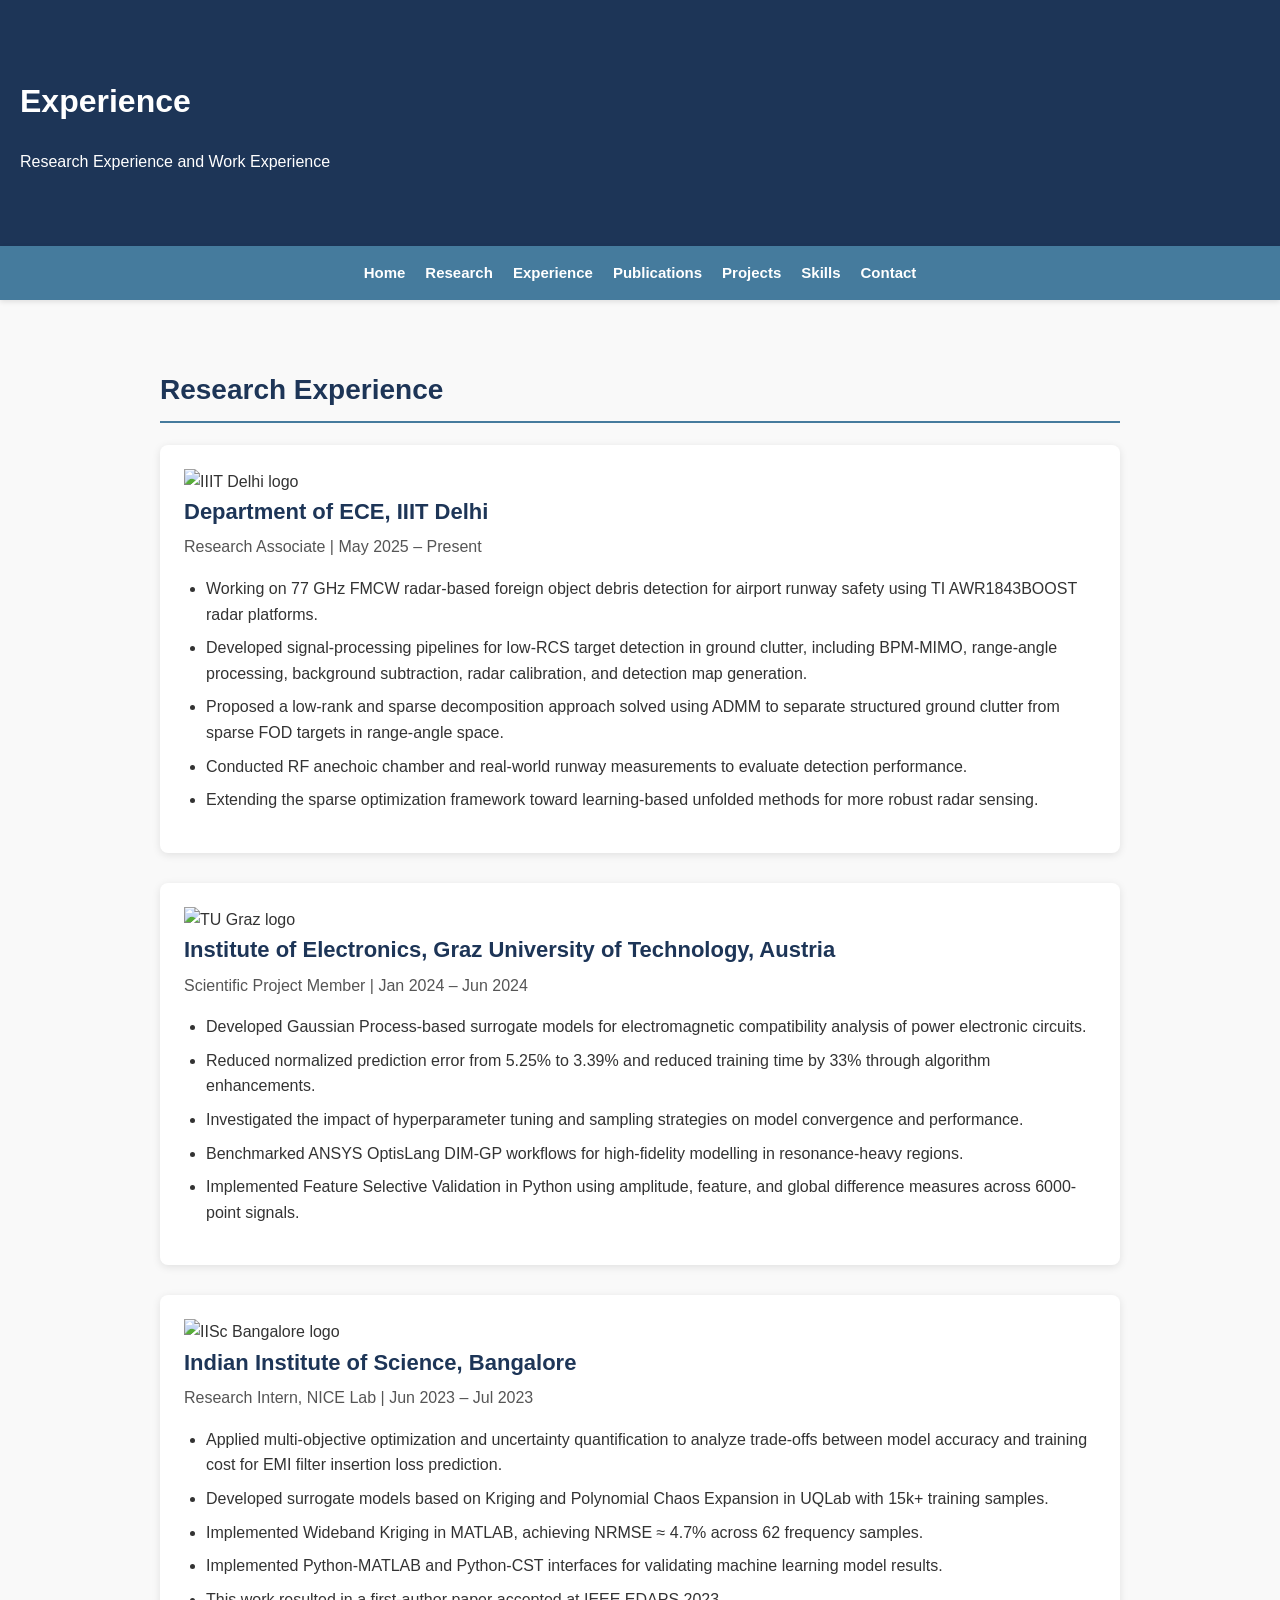
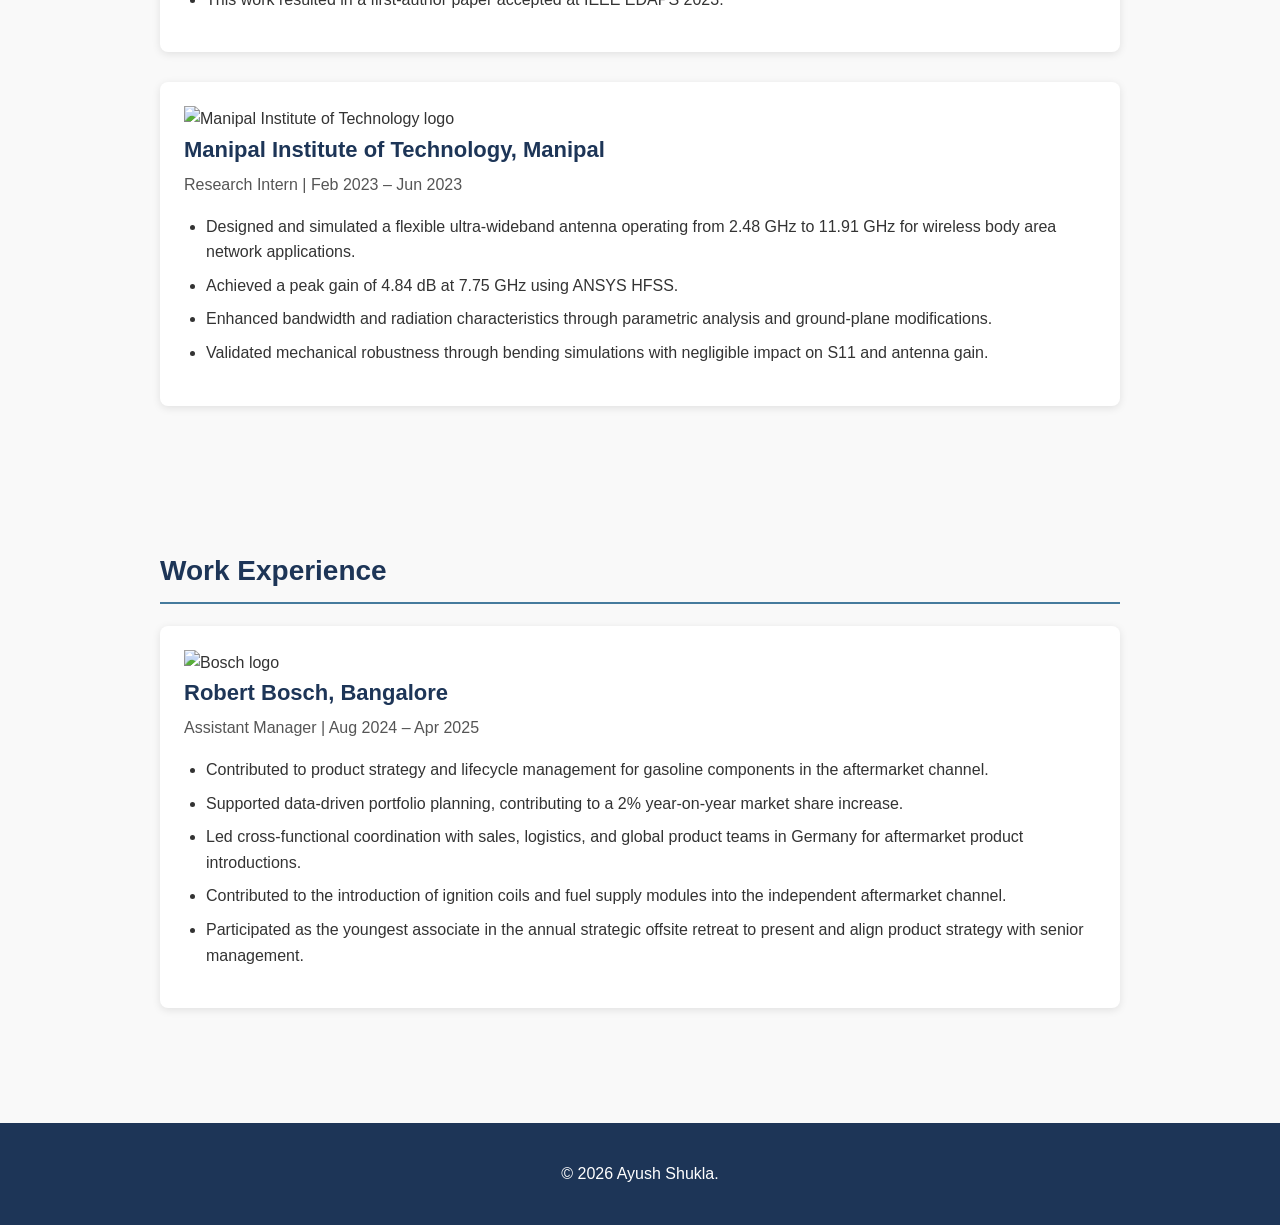
==== experience.html @ 973f2fd9 "Create experience.html" ====
<!DOCTYPE html>
<html lang="en">
<head>
  <meta charset="UTF-8" />
  <meta name="viewport" content="width=device-width, initial-scale=1.0" />

  <title>Experience | Ayush Shukla</title>
  <link rel="stylesheet" href="style.css" />
</head>

<body>

  <header class="page-header">
    <h1>Experience</h1>
    <p>Research Experience and Work Experience</p>
  </header>

  <nav>
    <a href="index.html">Home</a>
    <a href="research.html">Research</a>
    <a href="experience.html">Experience</a>
    <a href="publications.html">Publications</a>
    <a href="projects.html">Projects</a>
    <a href="skills.html">Skills</a>
    <a href="index.html#contact">Contact</a>
  </nav>

  <section>
    <h2>Research Experience</h2>

    <div id="iiitd" class="exp-block">
      <div class="experience-header">
        <img src="assets/iiitd_logo.png" alt="IIIT Delhi logo" class="org-logo" />

        <div>
          <h3>Department of ECE, IIIT Delhi</h3>
          <h4>Research Associate | May 2025 – Present</h4>
        </div>
      </div>

      <ul>
        <li>
          Working on 77 GHz FMCW radar-based foreign object debris detection for
          airport runway safety using TI AWR1843BOOST radar platforms.
        </li>
        <li>
          Developed signal-processing pipelines for low-RCS target detection in
          ground clutter, including BPM-MIMO, range-angle processing, background
          subtraction, radar calibration, and detection map generation.
        </li>
        <li>
          Proposed a low-rank and sparse decomposition approach solved using ADMM
          to separate structured ground clutter from sparse FOD targets in
          range-angle space.
        </li>
        <li>
          Conducted RF anechoic chamber and real-world runway measurements to
          evaluate detection performance.
        </li>
        <li>
          Extending the sparse optimization framework toward learning-based
          unfolded methods for more robust radar sensing.
        </li>
      </ul>
    </div>

    <div id="tugraz" class="exp-block">
      <div class="experience-header">
        <img src="assets/tugraz_logo.png" alt="TU Graz logo" class="org-logo" />

        <div>
          <h3>Institute of Electronics, Graz University of Technology, Austria</h3>
          <h4>Scientific Project Member | Jan 2024 – Jun 2024</h4>
        </div>
      </div>

      <ul>
        <li>
          Developed Gaussian Process-based surrogate models for electromagnetic
          compatibility analysis of power electronic circuits.
        </li>
        <li>
          Reduced normalized prediction error from 5.25% to 3.39% and reduced
          training time by 33% through algorithm enhancements.
        </li>
        <li>
          Investigated the impact of hyperparameter tuning and sampling
          strategies on model convergence and performance.
        </li>
        <li>
          Benchmarked ANSYS OptisLang DIM-GP workflows for high-fidelity
          modelling in resonance-heavy regions.
        </li>
        <li>
          Implemented Feature Selective Validation in Python using amplitude,
          feature, and global difference measures across 6000-point signals.
        </li>
      </ul>
    </div>

    <div id="iisc" class="exp-block">
      <div class="experience-header">
        <img src="assets/iisc_logo.png" alt="IISc Bangalore logo" class="org-logo" />

        <div>
          <h3>Indian Institute of Science, Bangalore</h3>
          <h4>Research Intern, NICE Lab | Jun 2023 – Jul 2023</h4>
        </div>
      </div>

      <ul>
        <li>
          Applied multi-objective optimization and uncertainty quantification to
          analyze trade-offs between model accuracy and training cost for EMI
          filter insertion loss prediction.
        </li>
        <li>
          Developed surrogate models based on Kriging and Polynomial Chaos
          Expansion in UQLab with 15k+ training samples.
        </li>
        <li>
          Implemented Wideband Kriging in MATLAB, achieving NRMSE ≈ 4.7% across
          62 frequency samples.
        </li>
        <li>
          Implemented Python-MATLAB and Python-CST interfaces for validating
          machine learning model results.
        </li>
        <li>
          This work resulted in a first-author paper accepted at IEEE EDAPS 2023.
        </li>
      </ul>
    </div>

    <div id="mit" class="exp-block">
      <div class="experience-header">
        <img src="assets/mit_logo.png" alt="Manipal Institute of Technology logo" class="org-logo" />

        <div>
          <h3>Manipal Institute of Technology, Manipal</h3>
          <h4>Research Intern | Feb 2023 – Jun 2023</h4>
        </div>
      </div>

      <ul>
        <li>
          Designed and simulated a flexible ultra-wideband antenna operating from
          2.48 GHz to 11.91 GHz for wireless body area network applications.
        </li>
        <li>
          Achieved a peak gain of 4.84 dB at 7.75 GHz using ANSYS HFSS.
        </li>
        <li>
          Enhanced bandwidth and radiation characteristics through parametric
          analysis and ground-plane modifications.
        </li>
        <li>
          Validated mechanical robustness through bending simulations with
          negligible impact on S11 and antenna gain.
        </li>
      </ul>
    </div>
  </section>

  <section>
    <h2>Work Experience</h2>

    <div id="bosch" class="exp-block">
      <div class="experience-header">
        <img src="assets/bosch_logo.png" alt="Bosch logo" class="org-logo" />

        <div>
          <h3>Robert Bosch, Bangalore</h3>
          <h4>Assistant Manager | Aug 2024 – Apr 2025</h4>
        </div>
      </div>

      <ul>
        <li>
          Contributed to product strategy and lifecycle management for gasoline
          components in the aftermarket channel.
        </li>
        <li>
          Supported data-driven portfolio planning, contributing to a 2% year-on-year
          market share increase.
        </li>
        <li>
          Led cross-functional coordination with sales, logistics, and global
          product teams in Germany for aftermarket product introductions.
        </li>
        <li>
          Contributed to the introduction of ignition coils and fuel supply modules
          into the independent aftermarket channel.
        </li>
        <li>
          Participated as the youngest associate in the annual strategic offsite
          retreat to present and align product strategy with senior management.
        </li>
      </ul>
    </div>
  </section>

  <footer>
    <p>© 2026 Ayush Shukla.</p>
  </footer>

</body>
</html>
---- style.css ----
/* ---------- Base ---------- */

* {
  box-sizing: border-box;
}

html {
  scroll-behavior: smooth;
}

body {
  font-family: Arial, sans-serif;
  margin: 0;
  padding: 0;
  background: #f9f9f9;
  color: #333;
  line-height: 1.6;
}

img {
  max-width: 100%;
}

a {
  color: #1d3557;
}

h2,
h3,
h4 {
  color: #1d3557;
}

ul {
  padding-left: 22px;
}

li {
  margin-bottom: 8px;
}

/* ---------- Header ---------- */

header {
  background: #1d3557;
  color: #fff;
  padding: 55px 20px;
}

.header-content {
  max-width: 1000px;
  margin: 0 auto;
  display: flex;
  align-items: center;
  justify-content: center;
  gap: 36px;
  flex-wrap: wrap;
}

.profile-photo-container {
  width: 170px;
  height: 170px;
  flex: 0 0 170px;
  display: flex;
  align-items: center;
  justify-content: center;
}

.profile-photo {
  width: 160px !important;
  height: 160px !important;
  max-width: 160px !important;
  max-height: 160px !important;
  object-fit: cover !important;
  border-radius: 50% !important;
  border: 4px solid #fff;
  display: block;
  box-shadow: 0 4px 12px rgba(0, 0, 0, 0.3);
}

.header-text {
  text-align: left;
  max-width: 650px;
}

.header-text h1 {
  margin: 0;
  font-size: 46px;
  letter-spacing: 0.5px;
  color: #fff;
}

.tagline {
  margin: 12px 0 8px;
  font-size: 18px;
  color: #fff;
  font-weight: bold;
}

.header-subtitle {
  margin: 0 0 20px;
  font-size: 16px;
  color: #dbeafe;
}

.header-buttons {
  display: flex;
  gap: 12px;
  flex-wrap: wrap;
}

.btn {
  display: inline-block;
  padding: 11px 20px;
  text-decoration: none;
  border-radius: 5px;
  font-weight: bold;
  font-size: 14px;
}

.btn-red {
  background: #e63946;
  color: #fff;
}

.btn-red:hover {
  background: #d62839;
}

.btn-light {
  background: #fff;
  color: #1d3557;
}

.btn-light:hover {
  background: #f1f5f9;
}

/* ---------- Navigation ---------- */

nav {
  display: flex;
  justify-content: center;
  gap: 20px;
  background: #457b9d;
  padding: 15px 20px;
  position: sticky;
  top: 0;
  z-index: 1000;
  flex-wrap: wrap;
  box-shadow: 0 2px 5px rgba(0, 0, 0, 0.1);
}

nav a {
  color: #fff;
  text-decoration: none;
  font-weight: bold;
  font-size: 15px;
}

nav a:hover {
  text-decoration: underline;
}

/* ---------- Sections ---------- */

section {
  padding: 45px 20px;
  max-width: 1000px;
  margin: auto;
  scroll-margin-top: 75px;
}

section h2 {
  font-size: 28px;
  margin-bottom: 22px;
  border-bottom: 2px solid #457b9d;
  padding-bottom: 8px;
}

/* ---------- Cards ---------- */

.card,
.exp-block,
.project,
.mini-card {
  background: #fff;
  padding: 24px;
  margin-bottom: 30px;
  border-radius: 8px;
  box-shadow: 0 2px 8px rgba(0, 0, 0, 0.1);
}

.card p:last-child,
.project p:last-child,
.exp-block p:last-child {
  margin-bottom: 0;
}

/* ---------- Research / Skills Grid ---------- */

.research-grid,
.skills-grid {
  display: grid;
  grid-template-columns: repeat(2, 1fr);
  gap: 20px;
}

.mini-card {
  margin-bottom: 0;
}

.mini-card h3 {
  margin-top: 0;
  margin-bottom: 10px;
  font-size: 20px;
}

.mini-card p {
  margin: 0;
}

/* ---------- Experience Blocks ---------- */

.exp-block h3,
.project h3,
.publication-card h3 {
  margin-top: 0;
  margin-bottom: 5px;
  font-size: 22px;
}

.exp-block h4 {
  margin-top: 0;
  margin-bottom: 15px;
  color: #555;
  font-size: 16px;
  font-weight: normal;
}

.exp-icon {
  width: 58px;
  height: 58px;
  background: #1d3557;
  color: #fff;
  border-radius: 8px;
  display: flex;
  align-items: center;
  justify-content: center;
  font-weight: bold;
  letter-spacing: 1px;
  margin-bottom: 12px;
}

/* ---------- Projects / Publications ---------- */

.project p,
.publication-card p {
  margin-bottom: 12px;
}

.project ul {
  margin-top: 10px;
}

.tags {
  display: flex;
  flex-wrap: wrap;
  gap: 8px;
  margin-top: 15px;
}

.tags span {
  background: #eaf4fb;
  color: #1d3557;
  border: 1px solid #bcd7ea;
  border-radius: 20px;
  padding: 5px 10px;
  font-size: 13px;
  font-weight: bold;
}

.link-row {
  display: flex;
  flex-wrap: wrap;
  gap: 14px;
  margin-top: 15px;
}

.link-row a {
  font-weight: bold;
  text-decoration: none;
  color: #1d3557;
  border-bottom: 1px solid transparent;
}

.link-row a:hover {
  color: #e63946;
  border-bottom-color: #e63946;
}

/* ---------- Contact ---------- */

.contact-card {
  text-align: left;
}

.contact-links {
  display: flex;
  flex-wrap: wrap;
  gap: 14px;
  margin-top: 18px;
}

.contact-links a {
  background: #1d3557;
  color: #fff;
  padding: 10px 16px;
  border-radius: 5px;
  text-decoration: none;
  font-weight: bold;
}

.contact-links a:hover {
  background: #e63946;
}

/* ---------- Footer ---------- */

footer {
  text-align: center;
  padding: 22px 20px;
  background: #1d3557;
  color: #fff;
  margin-top: 40px;
}

/* ---------- Mobile Responsive ---------- */

@media (max-width: 700px) {
  header {
    padding: 40px 16px;
  }

  .header-content {
    flex-direction: column;
    text-align: center;
    gap: 20px;
  }

  .header-text {
    text-align: center;
  }

  .header-text h1 {
    font-size: 34px;
  }

  .tagline {
    font-size: 16px;
  }

  .header-subtitle {
    font-size: 15px;
  }

  .header-buttons {
    justify-content: center;
  }

  .profile-photo-container {
    width: 130px;
    height: 130px;
    flex: 0 0 130px;
  }

  .profile-photo {
    width: 120px !important;
    height: 120px !important;
    max-width: 120px !important;
    max-height: 120px !important;
  }

  nav {
    gap: 12px;
    padding: 12px 14px;
  }

  nav a {
    font-size: 14px;
  }

  section {
    padding: 35px 16px;
  }

  section h2 {
    font-size: 25px;
  }

  .card,
  .exp-block,
  .project,
  .mini-card {
    padding: 20px;
  }

  .research-grid,
  .skills-grid {
    grid-template-columns: 1fr;
  }

  .contact-links {
    flex-direction: column;
  }

  .contact-links a {
    text-align: center;
  }
}
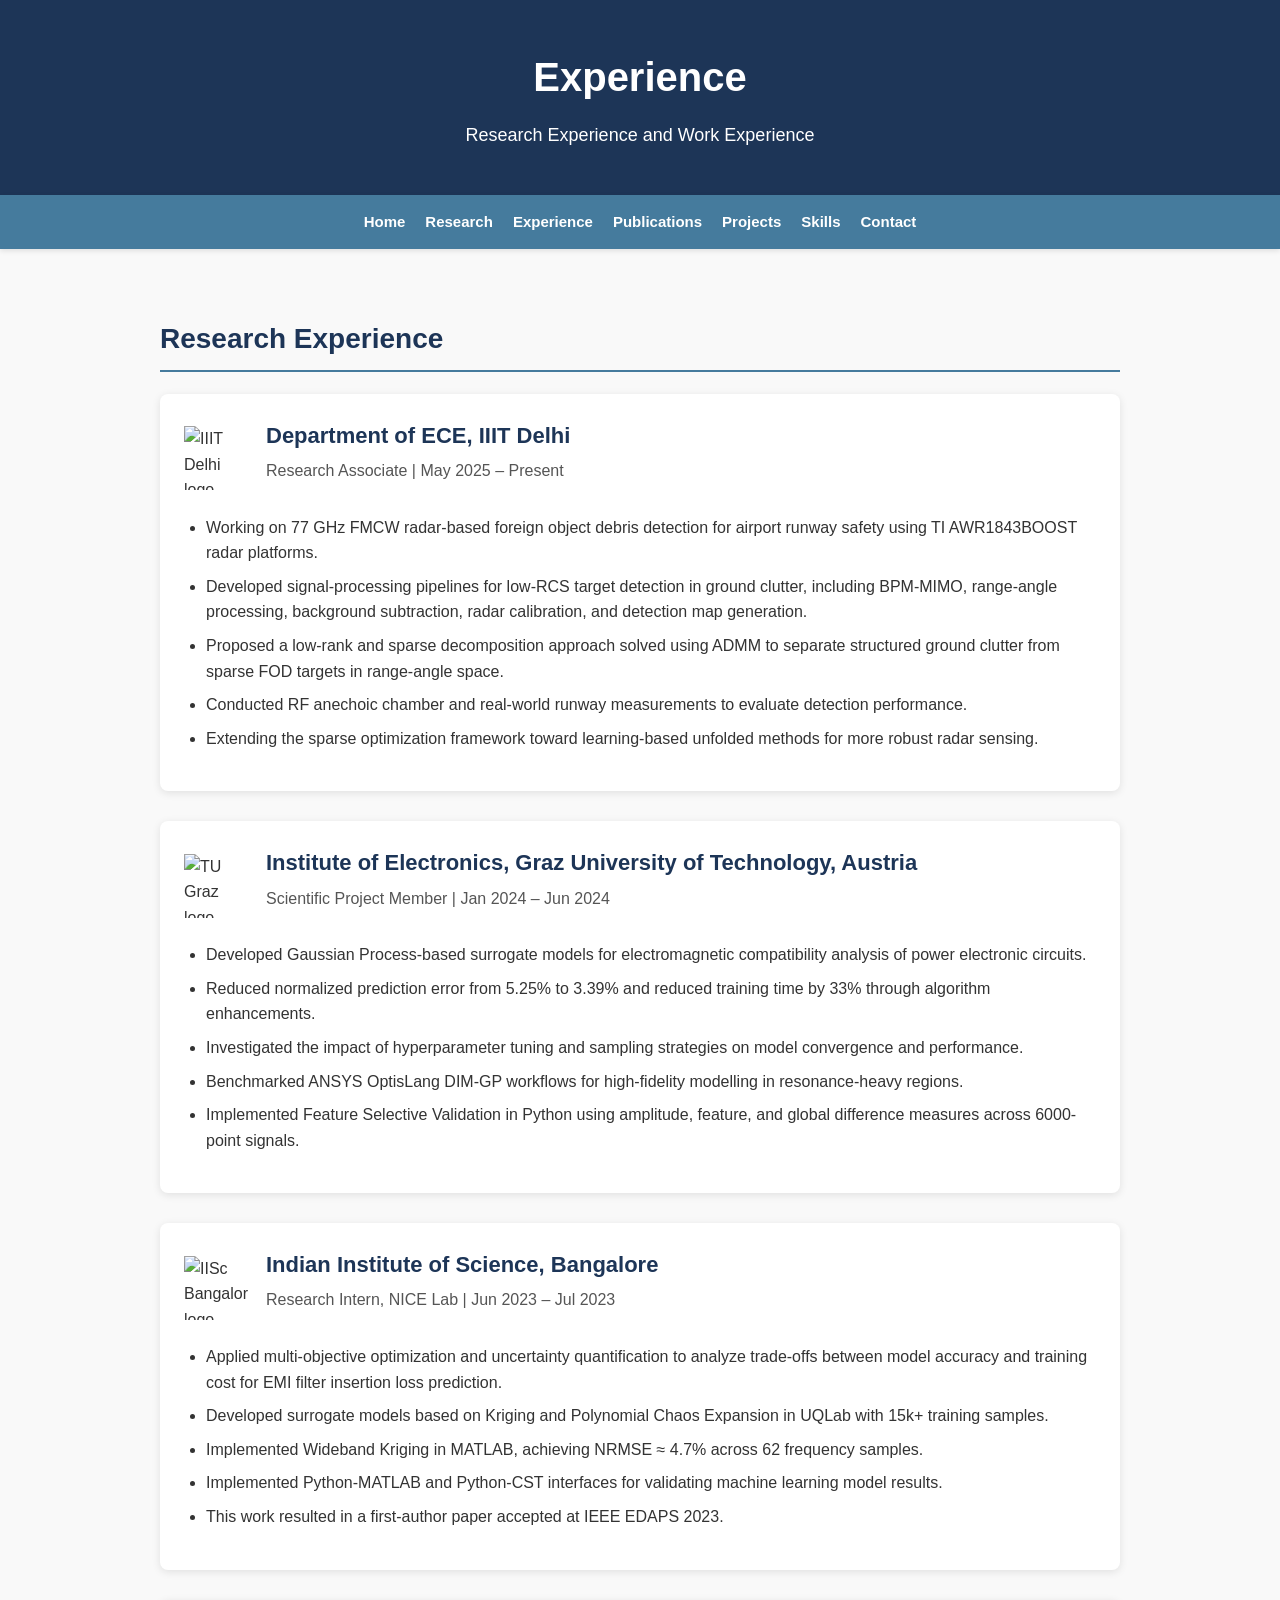
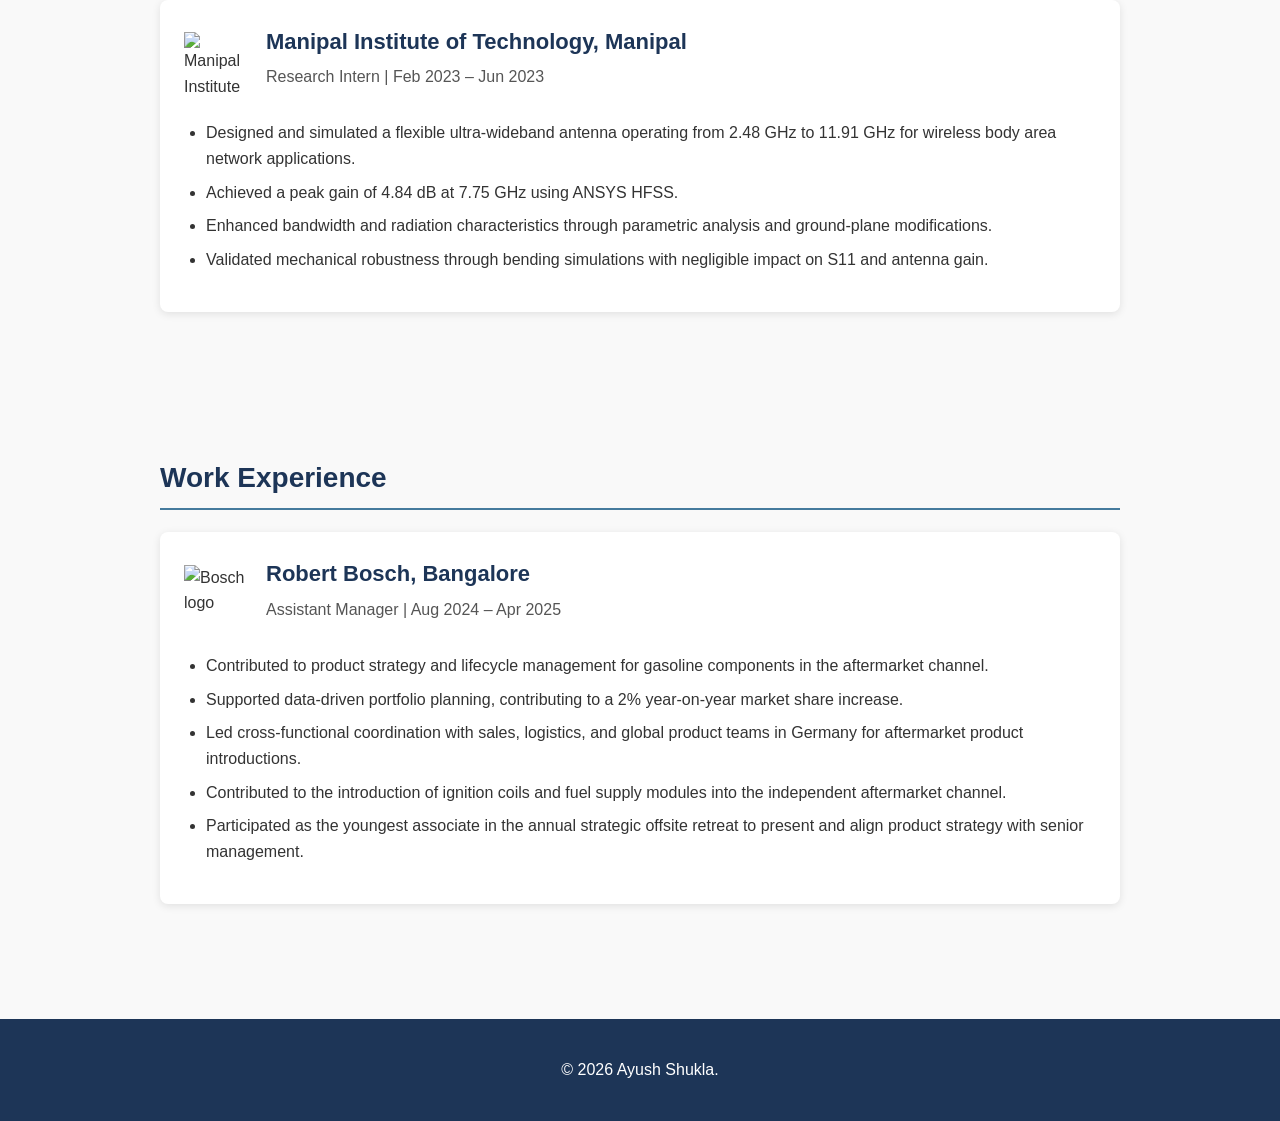
==== commit e5cae696: "Update experience.html" ====
--- a/experience.html
+++ b/experience.html
@@ -30,7 +30,7 @@
 
     <div id="iiitd" class="exp-block">
       <div class="experience-header">
-        <img src="assets/iiitd_logo.png" alt="IIIT Delhi logo" class="org-logo" />
+        <img src="assets/ECE_logo_3.png" alt="IIIT Delhi logo" class="org-logo" />
 
         <div>
           <h3>Department of ECE, IIIT Delhi</h3>
@@ -66,7 +66,7 @@
 
     <div id="tugraz" class="exp-block">
       <div class="experience-header">
-        <img src="assets/tugraz_logo.png" alt="TU Graz logo" class="org-logo" />
+        <img src="assets/IFE.png" alt="TU Graz logo" class="org-logo" />
 
         <div>
           <h3>Institute of Electronics, Graz University of Technology, Austria</h3>
@@ -100,7 +100,7 @@
 
     <div id="iisc" class="exp-block">
       <div class="experience-header">
-        <img src="assets/iisc_logo.png" alt="IISc Bangalore logo" class="org-logo" />
+        <img src="assets/IISc_Master_Seal_Black_Transparent.png" alt="IISc Bangalore logo" class="org-logo" />
 
         <div>
           <h3>Indian Institute of Science, Bangalore</h3>
@@ -134,7 +134,7 @@
 
     <div id="mit" class="exp-block">
       <div class="experience-header">
-        <img src="assets/mit_logo.png" alt="Manipal Institute of Technology logo" class="org-logo" />
+        <img src="assets/manipal_logo.jpg" alt="Manipal Institute of Technology logo" class="org-logo" />
 
         <div>
           <h3>Manipal Institute of Technology, Manipal</h3>
@@ -167,7 +167,7 @@
 
     <div id="bosch" class="exp-block">
       <div class="experience-header">
-        <img src="assets/bosch_logo.png" alt="Bosch logo" class="org-logo" />
+        <img src="assets/Bosch_logo.png" alt="Bosch logo" class="org-logo" />
 
         <div>
           <h3>Robert Bosch, Bangalore</h3>
--- a/style.css
+++ b/style.css
@@ -418,3 +418,230 @@
     text-align: center;
   }
 }
+/* ---------- Page Header for Separate Pages ---------- */
+
+.page-header {
+  background: #1d3557;
+  color: #fff;
+  padding: 45px 20px;
+  text-align: center;
+}
+
+.page-header h1 {
+  margin: 0;
+  font-size: 40px;
+  color: #fff;
+}
+
+.page-header p {
+  margin: 12px 0 0;
+  font-size: 18px;
+  color: #fff;
+}
+
+/* ---------- Header Buttons ---------- */
+
+.header-buttons {
+  display: flex;
+  flex-wrap: wrap;
+  gap: 12px;
+  margin-top: 15px;
+}
+
+.header-buttons a {
+  display: inline-block;
+  padding: 10px 18px;
+  background: #e63946;
+  color: #fff;
+  text-decoration: none;
+  border-radius: 5px;
+  font-weight: bold;
+}
+
+.header-buttons a:hover {
+  background: #d62839;
+}
+
+/* ---------- Organization Logos in Experience Cards ---------- */
+
+.experience-header {
+  display: flex;
+  align-items: center;
+  gap: 18px;
+  margin-bottom: 15px;
+}
+
+.org-logo {
+  width: 64px;
+  height: 64px;
+  object-fit: contain;
+  flex-shrink: 0;
+}
+
+/* ---------- Profile Photo Safety Fix ---------- */
+
+.profile-photo-container {
+  width: 170px;
+  height: 170px;
+  flex: 0 0 170px;
+  display: flex;
+  align-items: center;
+  justify-content: center;
+}
+
+.profile-photo {
+  width: 160px !important;
+  height: 160px !important;
+  max-width: 160px !important;
+  max-height: 160px !important;
+  object-fit: cover !important;
+  border-radius: 50% !important;
+  border: 4px solid #fff;
+  display: block;
+}
+
+/* ---------- Mobile Fixes ---------- */
+
+@media (max-width: 700px) {
+  .page-header h1 {
+    font-size: 32px;
+  }
+
+  .page-header p {
+    font-size: 16px;
+  }
+
+  .experience-header {
+    align-items: flex-start;
+    gap: 14px;
+  }
+
+  .org-logo {
+    width: 52px;
+    height: 52px;
+  }
+
+  .header-buttons {
+    justify-content: center;
+  }
+
+  .profile-photo-container {
+    width: 130px;
+    height: 130px;
+    flex: 0 0 130px;
+  }
+
+  .profile-photo {
+    width: 120px !important;
+    height: 120px !important;
+    max-width: 120px !important;
+    max-height: 120px !important;
+  }
+}
+/* ---------- Experience Logo Fix ---------- */
+
+.experience-header {
+  display: flex;
+  align-items: center;
+  gap: 18px;
+  margin-bottom: 15px;
+}
+
+.logo-box {
+  width: 70px;
+  height: 70px;
+  min-width: 70px;
+  max-width: 70px;
+
+  display: flex;
+  align-items: center;
+  justify-content: center;
+
+  overflow: hidden;
+}
+
+.logo-box img,
+.org-logo {
+  width: 64px !important;
+  height: 64px !important;
+  max-width: 64px !important;
+  max-height: 64px !important;
+
+  object-fit: contain !important;
+  display: block;
+}
+
+.org-logo-pdf {
+  width: 64px !important;
+  height: 64px !important;
+  max-width: 64px !important;
+  max-height: 64px !important;
+
+  border: none;
+  overflow: hidden;
+  display: block;
+}
+
+/* ---------- Mobile Logo Fix ---------- */
+
+@media (max-width: 700px) {
+  .experience-header {
+    align-items: flex-start;
+    gap: 14px;
+  }
+
+  .logo-box {
+    width: 56px;
+    height: 56px;
+    min-width: 56px;
+    max-width: 56px;
+  }
+
+  .logo-box img,
+  .org-logo,
+  .org-logo-pdf {
+    width: 52px !important;
+    height: 52px !important;
+    max-width: 52px !important;
+    max-height: 52px !important;
+  }
+}
+.org-logo-pdf {
+  width: 64px !important;
+  height: 64px !important;
+  max-width: 64px !important;
+  max-height: 64px !important;
+  border: none !important;
+  overflow: hidden !important;
+  display: block;
+  pointer-events: none;
+}
+
+.logo-box {
+  width: 70px;
+  height: 70px;
+  min-width: 70px;
+  max-width: 70px;
+  overflow: hidden;
+  display: flex;
+  align-items: center;
+  justify-content: center;
+}
+.page-header {
+  background: #1d3557;
+  color: #fff;
+  padding: 45px 20px;
+  text-align: center;
+}
+
+.page-header h1 {
+  margin: 0;
+  font-size: 40px;
+  color: #fff;
+}
+
+.page-header p {
+  margin: 12px 0 0;
+  font-size: 18px;
+  color: #fff;
+}
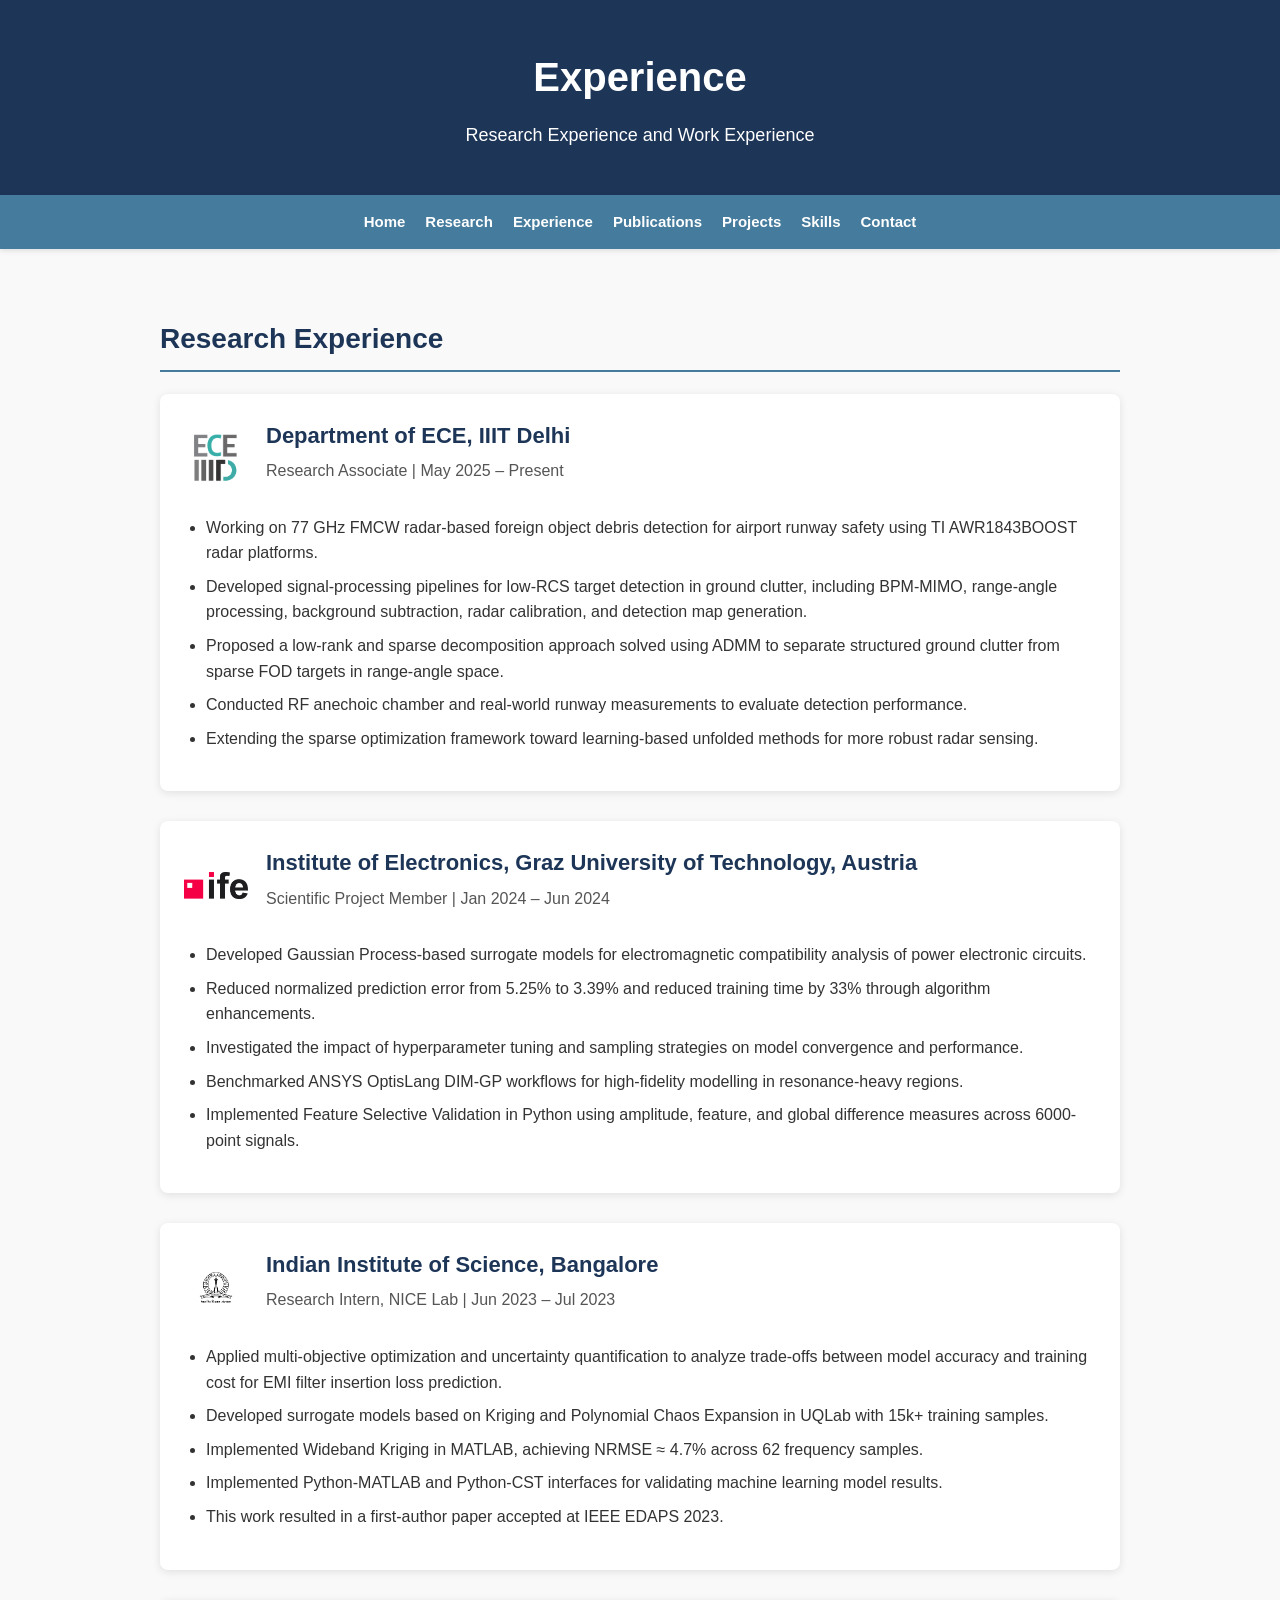
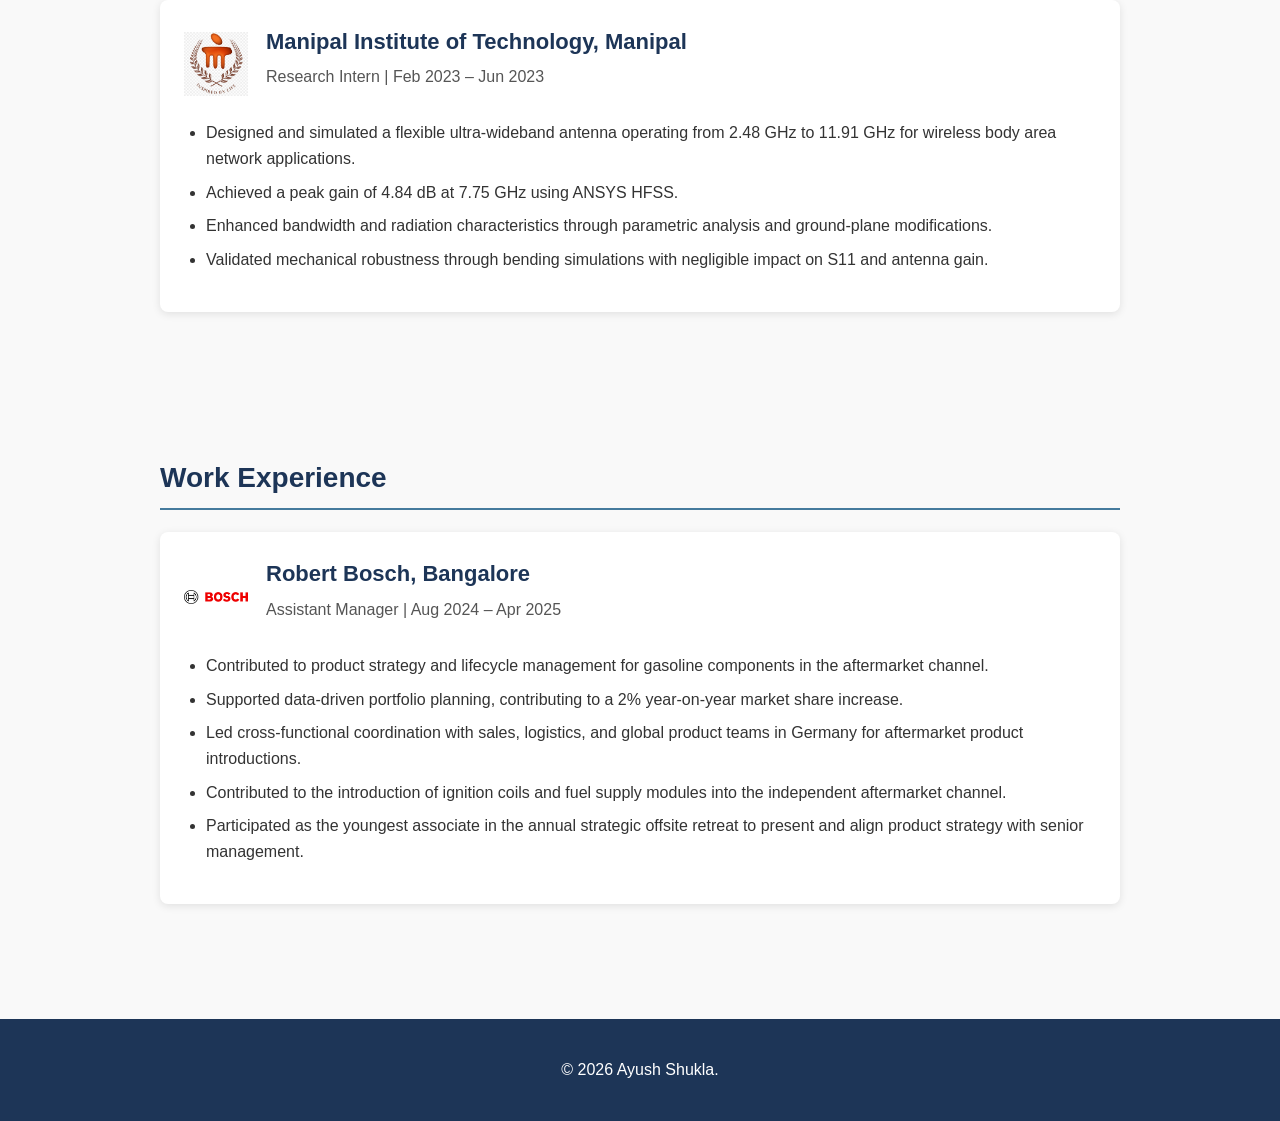
==== commit a8b4148d: "Update experience.html" ====
--- a/experience.html
+++ b/experience.html
@@ -30,7 +30,7 @@
 
     <div id="iiitd" class="exp-block">
       <div class="experience-header">
-        <img src="assets/ECE_logo_3.png" alt="IIIT Delhi logo" class="org-logo" />
+        <img src="Assets/ECE_logo_3.png" alt="IIIT Delhi logo" class="org-logo" />
 
         <div>
           <h3>Department of ECE, IIIT Delhi</h3>
@@ -66,7 +66,7 @@
 
     <div id="tugraz" class="exp-block">
       <div class="experience-header">
-        <img src="assets/IFE.png" alt="TU Graz logo" class="org-logo" />
+        <img src="Assets/IFE.png" alt="TU Graz logo" class="org-logo" />
 
         <div>
           <h3>Institute of Electronics, Graz University of Technology, Austria</h3>
@@ -100,7 +100,7 @@
 
     <div id="iisc" class="exp-block">
       <div class="experience-header">
-        <img src="assets/IISc_Master_Seal_Black_Transparent.png" alt="IISc Bangalore logo" class="org-logo" />
+        <img src="Assets/IISc_Master_Seal_Black_Transparent.png" alt="IISc Bangalore logo" class="org-logo" />
 
         <div>
           <h3>Indian Institute of Science, Bangalore</h3>
@@ -134,7 +134,7 @@
 
     <div id="mit" class="exp-block">
       <div class="experience-header">
-        <img src="assets/manipal_logo.jpg" alt="Manipal Institute of Technology logo" class="org-logo" />
+        <img src="Assets/manipal_logo.jpg" alt="Manipal Institute of Technology logo" class="org-logo" />
 
         <div>
           <h3>Manipal Institute of Technology, Manipal</h3>
@@ -167,7 +167,7 @@
 
     <div id="bosch" class="exp-block">
       <div class="experience-header">
-        <img src="assets/Bosch_logo.png" alt="Bosch logo" class="org-logo" />
+        <img src="Assets/Bosch_logo.png" alt="Bosch logo" class="org-logo" />
 
         <div>
           <h3>Robert Bosch, Bangalore</h3>
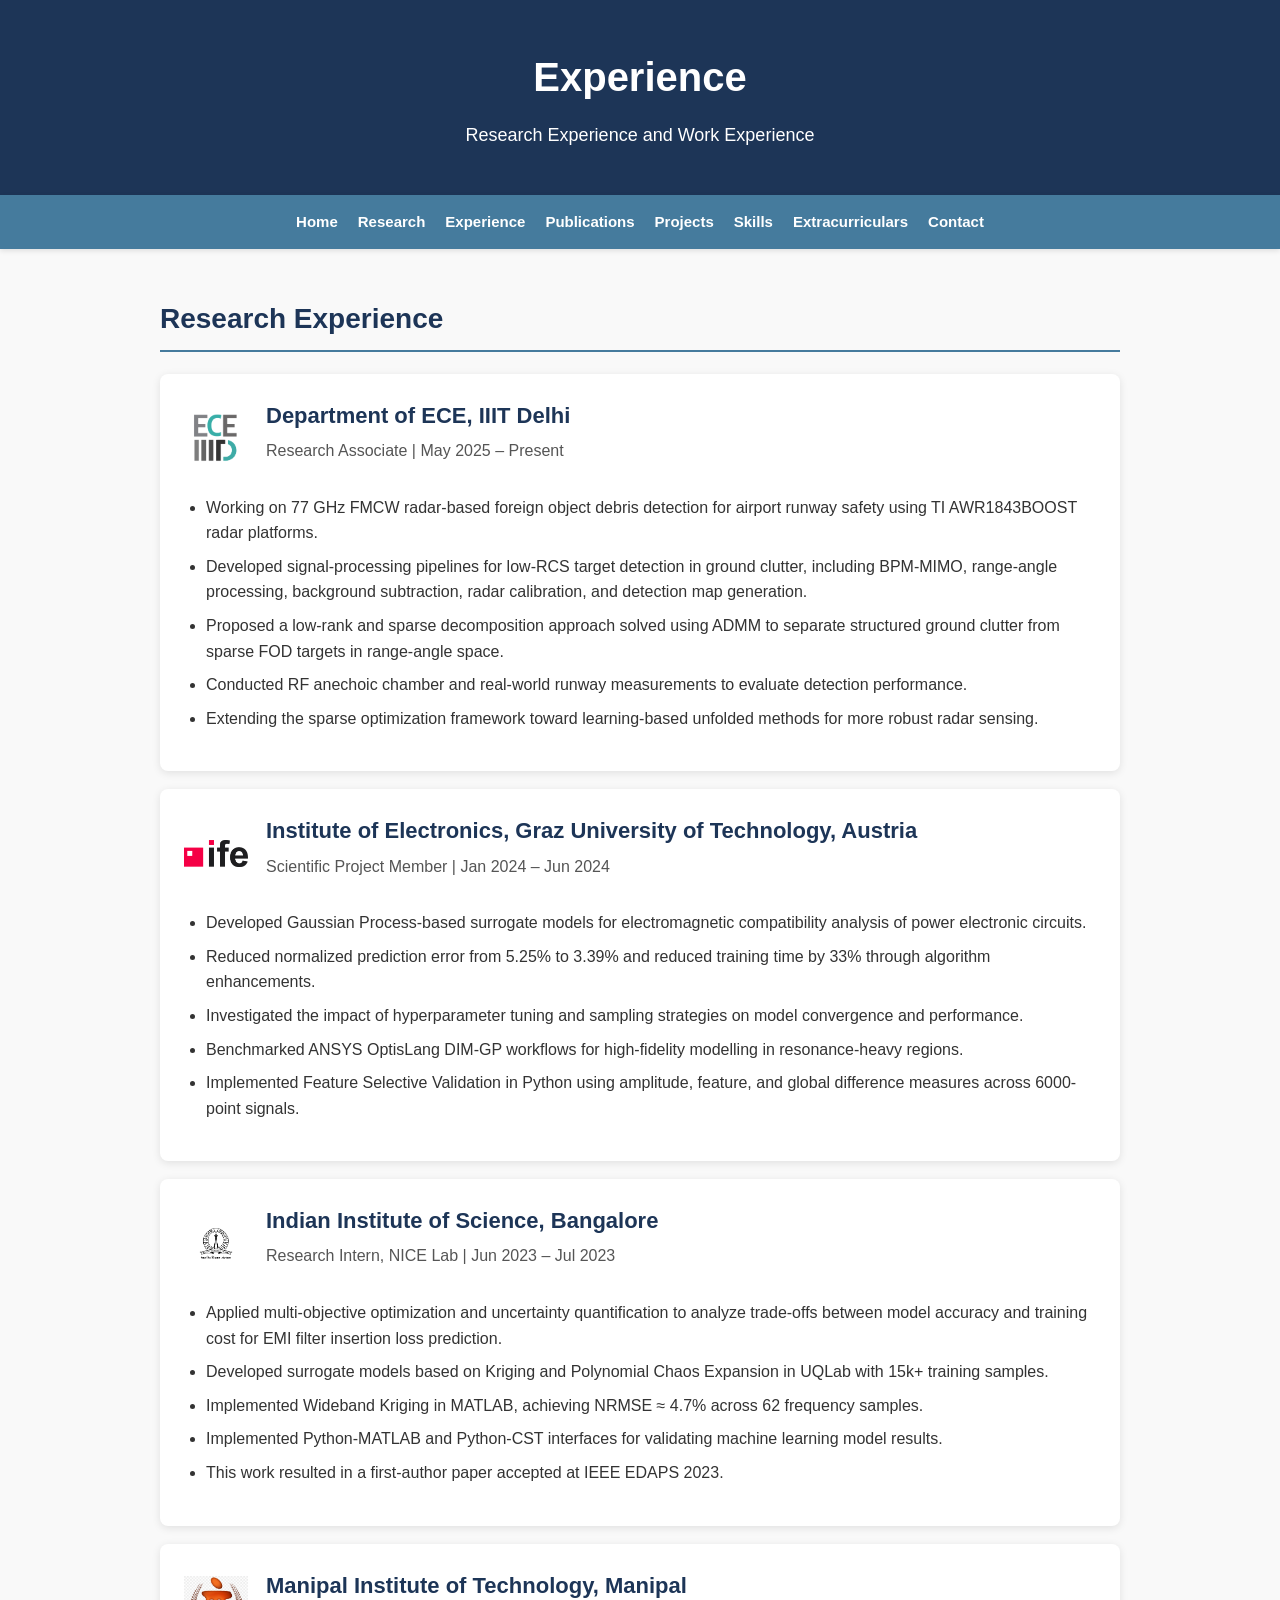
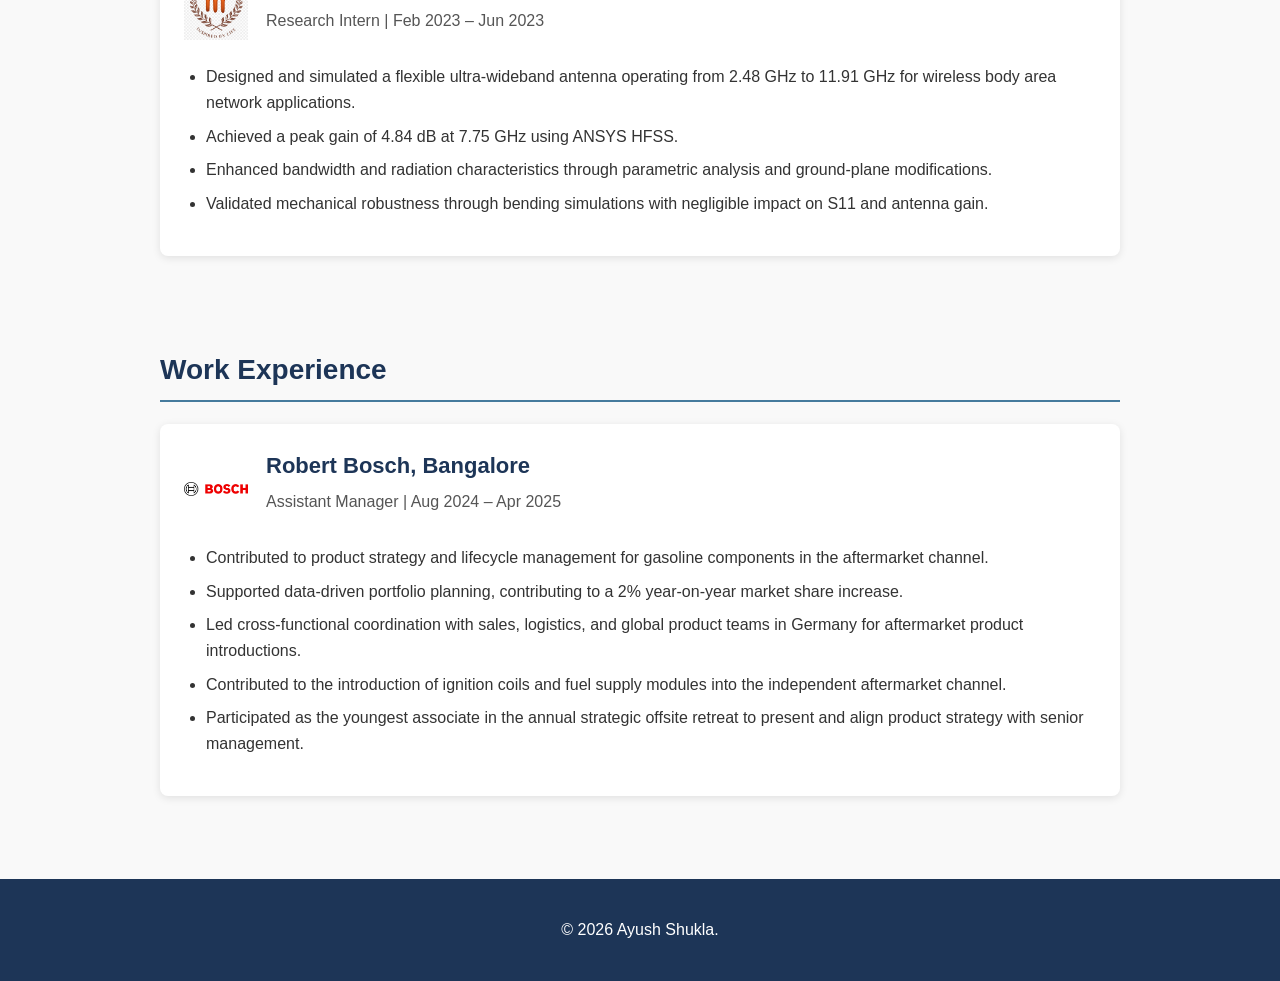
==== commit 08486d79: "Update experience.html" ====
--- a/experience.html
+++ b/experience.html
@@ -19,9 +19,10 @@
     <a href="index.html">Home</a>
     <a href="research.html">Research</a>
     <a href="experience.html">Experience</a>
-    <a href="publications.html">Publications</a>
+    <a href="publication.html">Publications</a>
     <a href="projects.html">Projects</a>
     <a href="skills.html">Skills</a>
+    <a href="extra.html">Extracurriculars</a>
     <a href="index.html#contact">Contact</a>
   </nav>
 
--- a/style.css
+++ b/style.css
@@ -165,7 +165,7 @@
 /* ---------- Sections ---------- */
 
 section {
-  padding: 45px 20px;
+  padding: 25px 20px;
   max-width: 1000px;
   margin: auto;
   scroll-margin-top: 75px;
@@ -186,7 +186,7 @@
 .mini-card {
   background: #fff;
   padding: 24px;
-  margin-bottom: 30px;
+  margin-bottom: 18px;
   border-radius: 8px;
   box-shadow: 0 2px 8px rgba(0, 0, 0, 0.1);
 }
